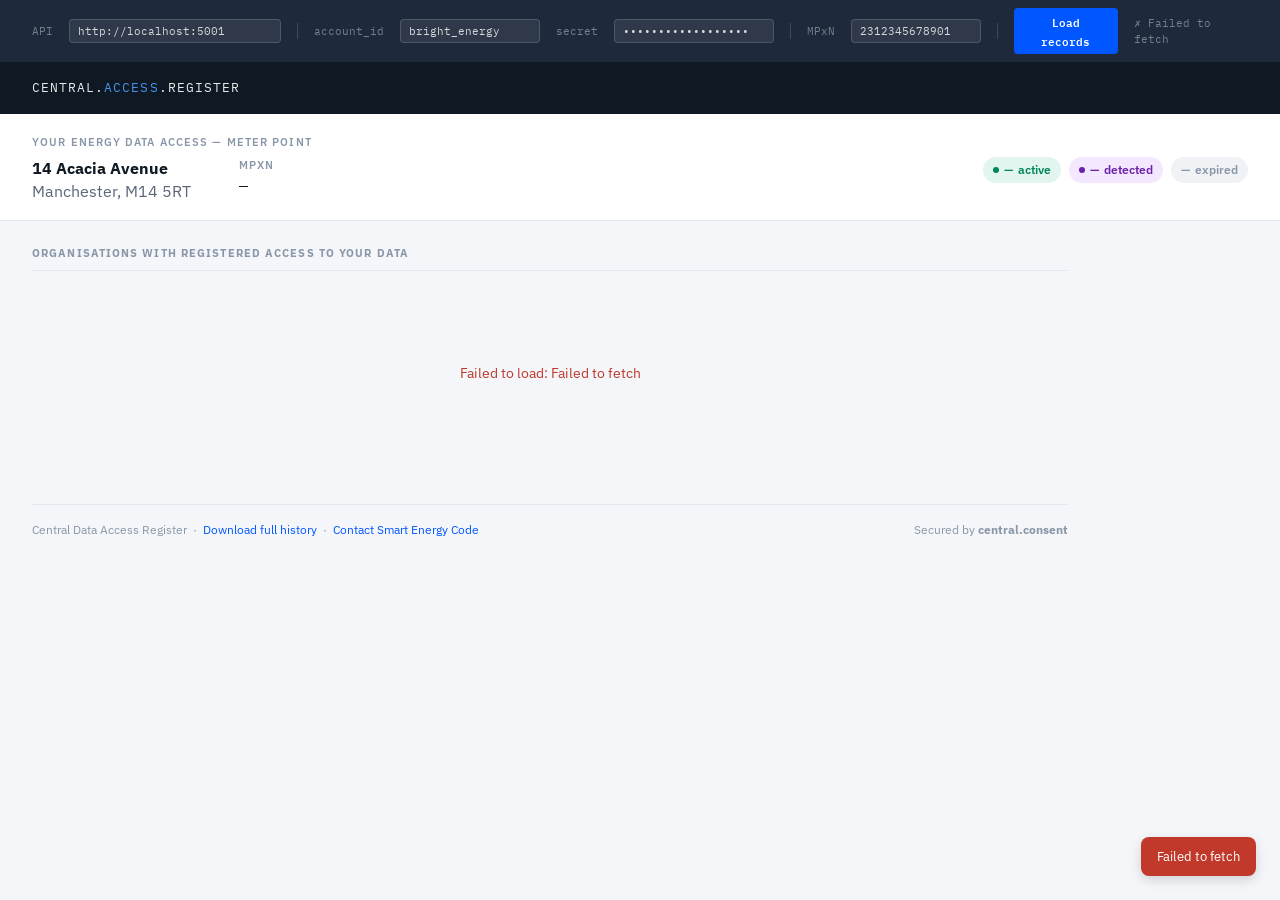
==== ui/portal/index.html @ 0e917d56 "alpha build 1 Complete build of all endpoints into a docker container, sufficiently working to provi" ====
<!DOCTYPE html>
<html lang="en">
<head>
<meta charset="UTF-8">
<meta name="viewport" content="width=device-width, initial-scale=1.0">
<title>My Energy Data — Central Access Register</title>
<link rel="preconnect" href="https://fonts.googleapis.com">
<link href="https://fonts.googleapis.com/css2?family=IBM+Plex+Mono:wght@400;600&family=IBM+Plex+Sans:wght@400;500;600;700&display=swap" rel="stylesheet">
<style>
*, *::before, *::after { box-sizing: border-box; margin: 0; padding: 0; }

:root {
  --bg:               #f4f6f9;
  --surface:          #ffffff;
  --border:           #e2e6ed;
  --text:             #0f1923;
  --text-secondary:   #5a6778;
  --text-muted:       #8a97a8;
  --accent:           #0057ff;
  --accent-light:     #e8eeff;
  --green:            #00875a;
  --green-light:      #e3f5ef;
  --red:              #c0392b;
  --red-light:        #fdecea;
  --grey-light:       #f0f2f5;
  --discovered:       #6b21a8;
  --discovered-light: #f3e8ff;
  --discovered-border:#d8b4fe;
  --mono: 'IBM Plex Mono', monospace;
  --sans: 'IBM Plex Sans', sans-serif;
}

body {
  font-family: var(--sans);
  background: var(--bg);
  color: var(--text);
  font-size: 14px;
  line-height: 1.5;
  min-height: 100vh;
}

/* ── Header ── */
.site-header {
  background: var(--text);
  padding: 0 32px;
  height: 52px;
  display: flex;
  align-items: center;
  justify-content: space-between;
}
.logo {
  font-family: var(--mono);
  font-size: 13px;
  color: #fff;
  letter-spacing: .08em;
  text-transform: uppercase;
  opacity: .9;
}
.logo span { color: #4d9fff; }
.header-meta { font-size: 12px; color: rgba(255,255,255,.45); font-family: var(--mono); }

/* ── Property banner ── */
.property-banner {
  background: var(--surface);
  border-bottom: 1px solid var(--border);
  padding: 20px 32px 18px;
}
.banner-label {
  font-size: 11px;
  font-weight: 600;
  letter-spacing: .1em;
  text-transform: uppercase;
  color: var(--text-muted);
  margin-bottom: 6px;
}
.property-row {
  display: flex;
  align-items: flex-start;
  gap: 48px;
  flex-wrap: wrap;
}
.property-address {
  font-size: 16px;
  font-weight: 700;
  color: var(--text);
  line-height: 1.4;
}
.property-address .line2 {
  font-weight: 400;
  color: var(--text-secondary);
  margin-top: 1px;
}
.mpan-col { display: flex; flex-direction: column; gap: 2px; }
.mpan-label { font-size: 11px; font-weight: 600; letter-spacing: .1em; text-transform: uppercase; color: var(--text-muted); }
.mpan-value { font-family: var(--mono); font-size: 15px; font-weight: 600; color: var(--text); letter-spacing: .05em; }
.summary-pills { display: flex; gap: 8px; align-items: center; margin-left: auto; flex-wrap: wrap; }
.pill {
  display: inline-flex; align-items: center; gap: 5px;
  padding: 4px 10px; border-radius: 20px;
  font-size: 12px; font-weight: 600;
}
.pill-active    { background: var(--green-light);      color: var(--green); }
.pill-discovered{ background: var(--discovered-light); color: var(--discovered); }
.pill-expired   { background: var(--grey-light);       color: var(--text-muted); }
.pill .dot { width: 6px; height: 6px; border-radius: 50%; background: currentColor; }

/* ── Main ── */
.main { padding: 24px 32px 60px; max-width: 1100px; }

.section-heading {
  font-size: 11px;
  font-weight: 700;
  letter-spacing: .1em;
  text-transform: uppercase;
  color: var(--text-muted);
  margin-bottom: 12px;
  padding-bottom: 8px;
  border-bottom: 1px solid var(--border);
}

/* ── Discovered banner ── */
.discovered-banner {
  display: flex; align-items: flex-start; gap: 12px;
  background: var(--discovered-light);
  border: 1px solid var(--discovered-border);
  border-left: 4px solid var(--discovered);
  border-radius: 8px;
  padding: 14px 16px;
  margin-bottom: 20px;
  font-size: 13px;
  color: #3b0764;
  line-height: 1.6;
}
.discovered-banner strong { color: var(--discovered); }
.org-highlight {
  display: inline-block;
  background: white;
  border: 1px solid var(--discovered-border);
  border-radius: 4px;
  padding: 2px 8px;
  font-family: var(--mono);
  font-size: 12px;
  font-weight: 600;
  color: var(--discovered);
  margin: 0 2px;
}
.sec-link { color: var(--discovered); font-weight: 600; text-decoration: underline; cursor: pointer; }

/* ── Table ── */
.records-table {
  width: 100%;
  border-collapse: separate;
  border-spacing: 0;
  background: var(--surface);
  border: 1px solid var(--border);
  border-radius: 10px;
  overflow: hidden;
  margin-bottom: 28px;
}
.records-table thead tr { background: #f8f9fb; }
.records-table th {
  padding: 11px 16px;
  text-align: left;
  font-size: 11px;
  font-weight: 700;
  letter-spacing: .07em;
  text-transform: uppercase;
  color: var(--text-muted);
  border-bottom: 1px solid var(--border);
}
.records-table td {
  padding: 14px 16px;
  border-bottom: 1px solid var(--border);
  vertical-align: top;
}
.records-table tr:last-child td { border-bottom: none; }

.org-name { font-weight: 600; font-size: 14px; color: var(--text); }
.org-sub  { font-size: 12px; color: var(--text-muted); margin-top: 2px; }
.sec-party { font-family: var(--mono); font-size: 11px; color: var(--discovered); margin-top: 3px; font-weight: 600; }

.badge {
  display: inline-flex; align-items: center; gap: 5px;
  padding: 3px 10px; border-radius: 20px;
  font-size: 11px; font-weight: 700; letter-spacing: .04em;
  white-space: nowrap;
}
.badge-active     { background: var(--green-light);      color: var(--green); }
.badge-discovered { background: var(--discovered-light); color: var(--discovered); }
.badge-expired    { background: var(--grey-light);       color: var(--text-muted); }
.badge-revoked    { background: var(--red-light);        color: var(--red); }

.legal-basis    { font-size: 13px; color: var(--text); }
.legal-unknown  { font-size: 13px; color: var(--text-muted); font-style: italic; }

.data-types { display: flex; flex-direction: column; gap: 4px; }
.dtype {
  display: inline-block;
  background: #f0f2f5;
  border: 1px solid var(--border);
  border-radius: 4px;
  padding: 2px 7px;
  font-family: var(--mono);
  font-size: 11px;
  font-weight: 600;
  color: var(--text-secondary);
  width: fit-content;
}
.dtype-discovered {
  background: var(--discovered-light);
  border: 1px solid var(--discovered-border);
  color: var(--discovered);
}

.terms-link { color: var(--accent); font-size: 12px; font-weight: 500; text-decoration: none; }
.terms-link:hover { text-decoration: underline; }
.terms-na { font-size: 12px; color: var(--text-muted); }

.date-label { font-size: 11px; color: var(--text-muted); font-weight: 500; }
.date-cell  { font-size: 13px; font-weight: 600; color: var(--text); margin-bottom: 2px; }

.btn-withdraw {
  background: var(--red-light); color: var(--red);
  border: 1px solid #f5c2be; border-radius: 6px;
  padding: 6px 12px; font-size: 12px; font-weight: 600;
  cursor: pointer; transition: background .15s;
}
.btn-withdraw:hover { background: #fbd5d2; }
.btn-contact {
  color: var(--accent); font-size: 12px; font-weight: 600; text-decoration: none;
}
.btn-contact:hover { text-decoration: underline; }
.btn-sec {
  display: inline-block;
  background: var(--discovered-light);
  border: 1px solid var(--discovered-border);
  color: var(--discovered);
  border-radius: 6px;
  padding: 6px 12px;
  font-size: 12px; font-weight: 600;
  text-decoration: none;
  cursor: pointer;
}
.btn-sec:hover { background: #ede0ff; }
.no-action { font-size: 12px; color: var(--text-muted); }

.discovered-row td { background: #fdf8ff; }
.expired-row    td { opacity: .7; }

/* ── Revoke modal ── */
.modal-backdrop {
  position: fixed; inset: 0;
  background: rgba(0,0,0,.4);
  display: flex; align-items: center; justify-content: center;
  z-index: 50; animation: fadeIn .15s ease;
}
.modal {
  background: var(--surface);
  border-radius: 12px;
  box-shadow: 0 8px 32px rgba(0,0,0,.15);
  width: 440px; max-width: 95vw;
  animation: slideUp .15s ease;
}
.modal-header {
  padding: 20px 24px 16px;
  border-bottom: 1px solid var(--border);
  display: flex; align-items: center; justify-content: space-between;
}
.modal-title { font-size: 16px; font-weight: 700; }
.modal-close { background: none; border: none; font-size: 20px; cursor: pointer; color: var(--text-muted); line-height: 1; }
.modal-body  { padding: 20px 24px; }
.modal-footer{ padding: 16px 24px; border-top: 1px solid var(--border); display: flex; justify-content: flex-end; gap: 10px; }
.withdraw-warning {
  padding: 12px 14px;
  background: var(--red-light);
  border: 1px solid #f5c2be;
  border-radius: 8px;
  font-size: 13px;
  color: #7b1a14;
  margin-bottom: 16px;
  line-height: 1.6;
}
.withdraw-org { font-weight: 700; }
.modal-body label { font-size: 12px; font-weight: 600; color: var(--text-muted); display: block; margin-bottom: 6px; }
.modal-body select {
  width: 100%; padding: 9px 12px;
  border: 1px solid var(--border); border-radius: 8px;
  font-size: 13px; font-family: var(--sans);
  background: var(--bg); color: var(--text);
  cursor: pointer; outline: none;
}
.modal-body select:focus { border-color: var(--accent); }
.btn-cancel {
  background: var(--grey-light); color: var(--text);
  border: 1px solid var(--border); border-radius: 8px;
  padding: 8px 16px; font-size: 13px; font-weight: 600; cursor: pointer;
}
.btn-confirm-withdraw {
  background: var(--red); color: white;
  border: none; border-radius: 8px;
  padding: 8px 16px; font-size: 13px; font-weight: 600; cursor: pointer;
}
.btn-confirm-withdraw:disabled { opacity: .5; cursor: not-allowed; }

/* ── Loading ── */
.loading-state {
  display: flex; align-items: center; justify-content: center;
  padding: 80px; color: var(--text-muted); gap: 12px; font-size: 14px;
}
.spinner {
  width: 20px; height: 20px;
  border: 2px solid var(--border);
  border-top-color: var(--accent);
  border-radius: 50%;
  animation: spin .6s linear infinite;
}

/* ── Toast ── */
.toast-wrap { position: fixed; bottom: 24px; right: 24px; display: flex; flex-direction: column; gap: 8px; z-index: 200; }
.toast {
  background: var(--text); color: white;
  padding: 10px 16px; border-radius: 8px;
  font-size: 13px; box-shadow: 0 4px 12px rgba(0,0,0,.15);
  animation: slideUp .2s ease;
}
.toast.success { background: var(--green); }
.toast.error   { background: var(--red); }

/* ── Footer ── */
.portal-footer {
  margin-top: 40px;
  padding-top: 16px;
  border-top: 1px solid var(--border);
  display: flex;
  justify-content: space-between;
  font-size: 12px;
  color: var(--text-muted);
  flex-wrap: wrap;
  gap: 8px;
}
.portal-footer a { color: var(--accent); text-decoration: none; }
.portal-footer a:hover { text-decoration: underline; }

/* ── Config panel ── */
.config-bar {
  background: #1e293b;
  padding: 8px 32px;
  display: flex;
  align-items: center;
  gap: 16px;
  font-family: var(--mono);
  font-size: 11px;
  color: rgba(255,255,255,.5);
}
.config-bar label { color: rgba(255,255,255,.4); }
.config-bar input, .config-bar select {
  background: rgba(255,255,255,.08);
  border: 1px solid rgba(255,255,255,.15);
  color: rgba(255,255,255,.8);
  padding: 4px 8px;
  border-radius: 4px;
  font-family: var(--mono);
  font-size: 11px;
  outline: none;
}
.config-bar input { width: 220px; }
.config-bar button {
  background: var(--accent);
  border: none;
  color: white;
  padding: 4px 12px;
  border-radius: 4px;
  font-size: 11px;
  font-family: var(--mono);
  cursor: pointer;
  font-weight: 600;
}
.config-bar button:hover { background: #0047dd; }
.config-divider { width: 1px; height: 16px; background: rgba(255,255,255,.15); }

@keyframes fadeIn  { from { opacity: 0 } to { opacity: 1 } }
@keyframes slideUp { from { opacity: 0; transform: translateY(6px) } to { opacity: 1; transform: none } }
@keyframes spin    { to { transform: rotate(360deg) } }
</style>
</head>
<body>

<!-- Dev config bar -->
<div class="config-bar" id="config-bar">
  <label>API</label>
  <input type="text" id="cfg-api" value="http://localhost:5001">
  <div class="config-divider"></div>
  <label>account_id</label>
  <input type="text" id="cfg-account" value="bright_energy" style="width:140px">
  <label>secret</label>
  <input type="password" id="cfg-secret" value="bright-secret-demo" style="width:160px">
  <div class="config-divider"></div>
  <label>MPxN</label>
  <input type="text" id="cfg-mpxn" value="2312345678901" style="width:130px">
  <div class="config-divider"></div>
  <button id="cfg-load-btn">Load records</button>
  <span id="cfg-status" style="color:rgba(255,255,255,.4)"></span>
</div>

<header class="site-header">
  <div class="logo">Central.<span>access</span>.register</div>
  <div class="header-meta" id="header-tid"></div>
</header>

<div class="property-banner">
  <div class="banner-label">Your energy data access — meter point</div>
  <div class="property-row">
    <div>
      <div class="property-address" id="prop-address">14 Acacia Avenue<div class="line2">Manchester, M14 5RT</div></div>
    </div>
    <div class="mpan-col">
      <div class="mpan-label">MPxN</div>
      <div class="mpan-value" id="prop-mpxn">—</div>
    </div>
    <div class="summary-pills" id="summary-pills">
      <span class="pill pill-active"><span class="dot"></span><span id="pill-active">—</span> active</span>
      <span class="pill pill-discovered"><span class="dot"></span><span id="pill-discovered">—</span> detected</span>
      <span class="pill pill-expired"><span id="pill-expired">—</span> expired</span>
    </div>
  </div>
</div>

<div class="main">
  <div id="discovered-banner-wrap"></div>

  <div class="section-heading">Organisations with registered access to your data</div>

  <div id="table-wrap">
    <div class="loading-state"><div class="spinner"></div> Loading records…</div>
  </div>

  <div class="portal-footer">
    <div>Central Data Access Register &nbsp;·&nbsp; <a href="#">Download full history</a> &nbsp;·&nbsp; <a href="#">Contact Smart Energy Code</a></div>
    <div>Secured by <strong>central.consent</strong></div>
  </div>
</div>

<!-- Revoke modal -->
<div id="modal-revoke" style="display:none">
  <div class="modal-backdrop" id="modal-backdrop">
    <div class="modal">
      <div class="modal-header">
        <div class="modal-title">Withdraw data access</div>
        <button class="modal-close" id="modal-close-btn">×</button>
      </div>
      <div class="modal-body">
        <div class="withdraw-warning">
          You are about to withdraw access for <span class="withdraw-org" id="modal-org-name">—</span>.
          They will no longer be able to request your meter data. This cannot be undone.
        </div>
        <label>Reason for withdrawing access</label>
        <select id="modal-reason">
          <option value="">Select a reason…</option>
          <option value="customer-request">I no longer want to share my data</option>
          <option value="contract-ended">I've switched supplier or ended the service</option>
          <option value="data-no-longer-required">The data is no longer needed</option>
          <option value="other">Other reason</option>
        </select>
      </div>
      <div class="modal-footer">
        <button class="btn-cancel" id="modal-cancel-btn">Cancel</button>
        <button class="btn-confirm-withdraw" id="modal-confirm-btn">Withdraw access</button>
      </div>
    </div>
  </div>
</div>

<div class="toast-wrap" id="toast-wrap"></div>

<script>
const API_BASE = () => document.getElementById('cfg-api').value.trim().replace(/\/$/, '');
const MPXN     = () => document.getElementById('cfg-mpxn').value.trim();

let currentToken  = null;
let currentAK     = null;
let currentOrgName = null;

// ── Auth ──────────────────────────────────────────────────────────────────────
async function getToken() {
  const id = document.getElementById('cfg-account').value.trim();
  const sk = document.getElementById('cfg-secret').value.trim();
  const r  = await fetch(`${API_BASE()}/v1/auth/token`, {
    headers: { 'Authorization': 'Basic ' + btoa(`${id}:${sk}`) }
  });
  if (!r.ok) throw new Error(`Auth failed: ${r.status}`);
  const d = await r.json();
  return d['bearer-token'];
}

// ── Load ──────────────────────────────────────────────────────────────────────
document.getElementById('cfg-load-btn').addEventListener('click', loadPortal);

async function loadPortal() {
  const status = document.getElementById('cfg-status');
  status.textContent = 'loading…';
  document.getElementById('table-wrap').innerHTML =
    '<div class="loading-state"><div class="spinner"></div> Loading records…</div>';
  document.getElementById('discovered-banner-wrap').innerHTML = '';

  try {
    currentToken = await getToken();
    const mpxn   = MPXN();

    const r = await fetch(
      `${API_BASE()}/v1/meter-points/${mpxn}/access-records`,
      { headers: { 'Authorization': `Bearer ${currentToken}` } }
    );
    if (!r.ok) throw new Error(`${r.status} ${await r.text()}`);
    const data = await r.json();

    document.getElementById('prop-mpxn').textContent = mpxn;
    document.getElementById('header-tid').textContent =
      'txn: ' + (data.response?.['transaction-id'] || '—');

    renderPortal(data['access-records'] || [], mpxn);
    status.textContent = `✓ ${data['access-records'].length} records`;
  } catch(e) {
    status.textContent = `✗ ${e.message}`;
    document.getElementById('table-wrap').innerHTML =
      `<div class="loading-state" style="color:#c0392b">Failed to load: ${e.message}</div>`;
    toast(e.message, 'error');
  }
}

// ── Render ────────────────────────────────────────────────────────────────────
function renderPortal(records, mpxn) {
  const active     = records.filter(r => r.state === 'ACTIVE').length;
  const discovered = records.filter(r => r.state === 'DISCOVERED').length;
  const expired    = records.filter(r => r.state === 'EXPIRED' || r.state === 'REVOKED').length;

  document.getElementById('pill-active').textContent     = active;
  document.getElementById('pill-discovered').textContent = discovered;
  document.getElementById('pill-expired').textContent    = expired;

  // Discovered banner
  const discRecs = records.filter(r => r.state === 'DISCOVERED');
  if (discRecs.length) {
    const orgs = discRecs.map(r =>
      `<span class="org-highlight">${r['discovered-access']?.['organisation-name'] || '—'}</span>`
    ).join(' and ');
    document.getElementById('discovered-banner-wrap').innerHTML = `
      <div class="discovered-banner">
        <svg width="18" height="18" fill="none" stroke="currentColor" stroke-width="2" viewBox="0 0 24 24" style="flex-shrink:0;margin-top:2px"><circle cx="12" cy="12" r="10"/><line x1="12" y1="8" x2="12" y2="12"/><line x1="12" y1="16" x2="12.01" y2="16"/></svg>
        <div><strong>Unregistered access detected.</strong> The Smart DCC has identified that
        ${orgs} has accessed meter data at this property but has not registered with the Central Access Register.
        If you have concerns, you can <a class="sec-link" href="#">contact the Smart Energy Code Administrator ↗</a>.</div>
      </div>`;
  }

  // Sort: ACTIVE consent first, then ACTIVE other, then DISCOVERED, then EXPIRED/REVOKED
  const sorted = [
    ...records.filter(r => r.state === 'ACTIVE' && r['legal-basis']?.includes('consent')),
    ...records.filter(r => r.state === 'ACTIVE' && !r['legal-basis']?.includes('consent')),
    ...records.filter(r => r.state === 'DISCOVERED'),
    ...records.filter(r => r.state === 'EXPIRED'),
    ...records.filter(r => r.state === 'REVOKED'),
  ];

  const rows = sorted.map(rec => buildRow(rec)).join('');

  document.getElementById('table-wrap').innerHTML = `
    <table class="records-table">
      <thead><tr>
        <th style="width:20%">Organisation</th>
        <th style="width:10%">Status</th>
        <th style="width:14%">Legal basis</th>
        <th style="width:18%">Data accessed</th>
        <th style="width:8%">Terms</th>
        <th style="width:14%">Registered / Seen</th>
        <th style="width:16%">Action</th>
      </tr></thead>
      <tbody>${rows}</tbody>
    </table>`;

  // Wire up withdraw buttons
  document.querySelectorAll('[data-ak]').forEach(btn => {
    btn.addEventListener('click', () => openRevokeModal(btn.dataset.ak, btn.dataset.org));
  });
}

function buildRow(rec) {
  // If the API returns ACTIVE but expiry has passed, treat as EXPIRED client-side
  const isExpiredByDate = rec.expiry && new Date(rec.expiry) < new Date();
  const state    = (rec.state === 'ACTIVE' && isExpiredByDate) ? 'EXPIRED' : rec.state;
  const isDisc   = state === 'DISCOVERED';
  const isExpired= state === 'EXPIRED' || state === 'REVOKED';
  const disc     = rec['discovered-access'] || {};

  const orgName  = isDisc
    ? (disc['organisation-name'] || '—')
    : (rec['lead-controller-name'] || rec['record-metadata']?.['controller-arrangement']?.controllers?.[0]?.name || '—');

  const orgSub   = isDisc
    ? 'Detected — not yet registered'
    : arrangementLabel(rec);

  const badge    = buildBadge(state);
  const legalTxt = isDisc
    ? `<div class="legal-unknown">Not registered — unknown</div>`
    : `<div class="legal-basis">${humanLegalBasis(rec['legal-basis'])}</div>`;

  const dtypes   = isDisc
    ? (disc['data-types-observed'] || []).map(t => `<span class="dtype dtype-discovered">${t}</span>`).join('')
    : (rec['data-types'] || []).map(t => `<span class="dtype">${t}</span>`).join('');

  const lead    = rec['record-metadata']?.['controller-arrangement']?.controllers?.find(
    c => c.role === 'sole' || c.role === 'lead'
  );
  const termsUrl = lead?.['privacy-rights-url'] || lead?.['contact-url'];
  const termsCell= isDisc
    ? `<span class="terms-na">Not available</span>`
    : (termsUrl
        ? `<a class="terms-link" href="${termsUrl}" target="_blank">Privacy policy ↗</a>`
        : `<span class="terms-na">—</span>`);

  let dateCell;
  if (isDisc) {
    dateCell = `
      <div class="date-label">First detected</div>
      <div class="date-cell">${fmtDate(disc['first-seen'])}</div>
      <div class="date-label" style="margin-top:5px">Last detected</div>
      <div class="date-cell">${fmtDate(disc['last-seen'])}</div>`;
  } else {
    // AccessRecordSummary includes record-metadata.created-at and expiry at top level
    const since  = fmtDate(rec['record-metadata']?.['created-at']);
    const expiry = rec.expiry;
    const expiryLabel = isExpired ? (state === 'REVOKED' ? 'Revoked' : 'Expired') : (expiry ? 'Expires' : 'No expiry');
    dateCell = `
      <div class="date-label">Registered</div>
      <div class="date-cell">${since || '—'}</div>
      <div class="date-label" style="margin-top:5px">${expiryLabel}</div>
      <div class="date-cell">${expiry ? fmtDate(expiry) : '—'}</div>`;
  }

  let actionCell;
  if (isDisc) {
    actionCell = `<a class="btn-sec" href="#">Contact SEC ↗</a>`;
  } else if (state === 'ACTIVE' && rec['legal-basis']?.includes('consent')) {
    actionCell = `<button class="btn-withdraw" data-ak="${rec.ak}" data-org="${orgName}">✕ Withdraw</button>`;
  } else if (state === 'ACTIVE') {
    actionCell = `<a class="btn-contact" href="#">Contact ↗</a>`;
  } else {
    actionCell = `<span class="no-action">${state === 'REVOKED' ? 'Withdrawn' : 'Expired'}</span>`;
  }

  const rowClass = isDisc ? 'discovered-row' : isExpired ? 'expired-row' : '';

  return `
    <tr class="${rowClass}">
      <td>
        <div class="org-name" style="${isDisc ? 'color:var(--discovered)' : ''}">${orgName}</div>
        <div class="org-sub">${orgSub}</div>
        ${isDisc && disc['organisation-reference'] ? `<div class="sec-party">${disc['organisation-reference']}</div>` : ''}
      </td>
      <td>${badge}</td>
      <td>${legalTxt}</td>
      <td><div class="data-types">${dtypes || '<span class="dtype">—</span>'}</div></td>
      <td>${termsCell}</td>
      <td>${dateCell}</td>
      <td class="action-cell">${actionCell}</td>
    </tr>`;
}

function buildBadge(state) {
  const map = {
    ACTIVE:     `<span class="badge badge-active">● ACTIVE</span>`,
    DISCOVERED: `<span class="badge badge-discovered">◈ DETECTED</span>`,
    EXPIRED:    `<span class="badge badge-expired">EXPIRED</span>`,
    REVOKED:    `<span class="badge badge-revoked">WITHDRAWN</span>`,
  };
  return map[state] || `<span class="badge">${state}</span>`;
}

function arrangementLabel(rec) {
  const arr  = rec['arrangement-type'];
  const count = rec['controller-count'] || 0;
  if (arr === 'joint')  return `Joint Controllers (${count})`;
  if (arr === 'group')  return `${count > 1 ? count + ' brands' : 'Group'}`;
  return 'Data User &amp; Controller';
}

function humanLegalBasis(basis) {
  const map = {
    'uk-consent':              'You gave permission',
    'uk-explicit-consent':     'You gave permission (explicit)',
    'uk-public-task':          'Public or regulatory duty',
    'uk-legitimate-interests': 'Legitimate business interest',
    'uk-legal-obligation':     'Legal obligation',
    'uk-contract':             'Part of a contract',
  };
  return map[basis] || basis || '—';
}

// ── Revoke modal ──────────────────────────────────────────────────────────────
function openRevokeModal(ak, orgName) {
  currentAK      = ak;
  currentOrgName = orgName;
  document.getElementById('modal-org-name').textContent = orgName;
  document.getElementById('modal-reason').value = '';
  document.getElementById('modal-revoke').style.display = 'block';
}

document.getElementById('modal-close-btn').addEventListener('click',  () => { document.getElementById('modal-revoke').style.display = 'none'; });
document.getElementById('modal-cancel-btn').addEventListener('click', () => { document.getElementById('modal-revoke').style.display = 'none'; });
document.getElementById('modal-backdrop').addEventListener('click', e => {
  if (e.target === e.currentTarget) document.getElementById('modal-revoke').style.display = 'none';
});

document.getElementById('modal-confirm-btn').addEventListener('click', async () => {
  const reason = document.getElementById('modal-reason').value;
  if (!reason) { toast('Please select a reason', 'error'); return; }

  const btn = document.getElementById('modal-confirm-btn');
  btn.disabled = true; btn.textContent = 'Withdrawing…';

  try {
    const r = await fetch(`${API_BASE()}/v1/access-records/${currentAK}?reason=${encodeURIComponent(reason)}`, {
      method:  'DELETE',
      headers: { 'Authorization': `Bearer ${currentToken}` },
    });
    if (!r.ok) throw new Error(`${r.status}`);
    document.getElementById('modal-revoke').style.display = 'none';
    toast(`Access withdrawn for ${currentOrgName}`, 'success');
    await loadPortal();
  } catch(e) {
    toast(`Failed to withdraw: ${e.message}`, 'error');
  } finally {
    btn.disabled = false; btn.textContent = 'Withdraw access';
  }
});

// ── Utilities ─────────────────────────────────────────────────────────────────
function fmtDate(s) {
  if (!s) return '—';
  try {
    return new Date(s).toLocaleDateString('en-GB', { day: '2-digit', month: 'short', year: 'numeric' });
  } catch { return s; }
}

function toast(msg, type = '') {
  const el = document.createElement('div');
  el.className = `toast ${type}`;
  el.textContent = msg;
  document.getElementById('toast-wrap').appendChild(el);
  setTimeout(() => el.remove(), 3500);
}

// Auto-load on page open
window.addEventListener('DOMContentLoaded', loadPortal);
</script>
</body>
</html>
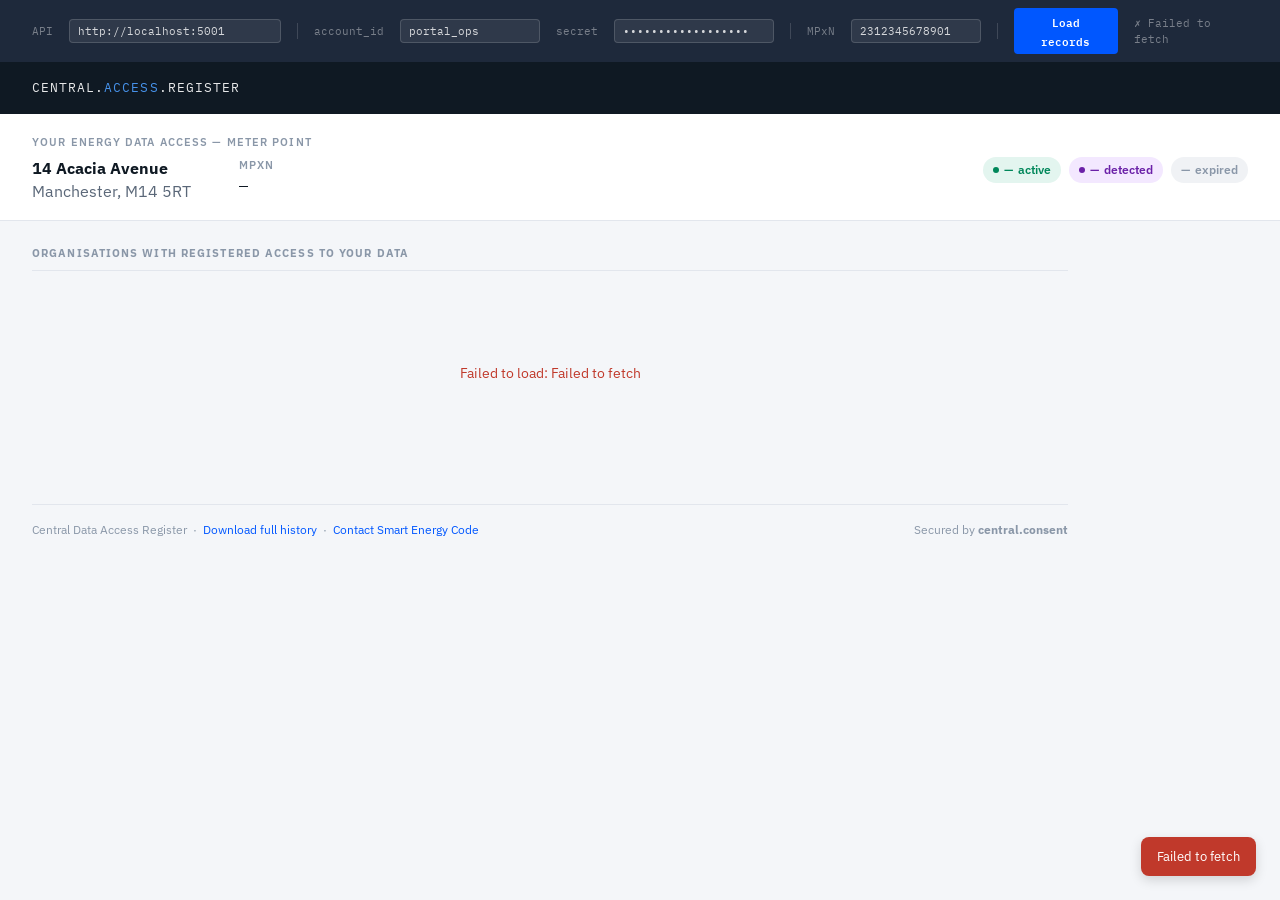
==== commit 716e4d4f: "0.0.16" ====
--- a/ui/portal/index.html
+++ b/ui/portal/index.html
@@ -391,9 +391,9 @@
   <input type="text" id="cfg-api" value="http://localhost:5001">
   <div class="config-divider"></div>
   <label>account_id</label>
-  <input type="text" id="cfg-account" value="bright_energy" style="width:140px">
+  <input type="text" id="cfg-account" value="portal_ops" style="width:140px">
   <label>secret</label>
-  <input type="password" id="cfg-secret" value="bright-secret-demo" style="width:160px">
+  <input type="password" id="cfg-secret" value="portal-secret-demo" style="width:160px">
   <div class="config-divider"></div>
   <label>MPxN</label>
   <input type="text" id="cfg-mpxn" value="2312345678901" style="width:130px">
@@ -506,8 +506,15 @@
     currentToken = await getToken();
     const mpxn   = MPXN();
 
-    const r = await fetch(
-      `${API_BASE()}/v1/meter-points/${mpxn}/access-records`,
+    // Portal accounts require a confirmed reidentification-token.
+    // Initiate re-identification, then poll until confirmed before querying.
+    const reidTokenRef = await initiateReidentification(mpxn);
+    if (!reidTokenRef) return; // error already shown
+
+    const url = new URL(`${API_BASE()}/v1/meter-points/${mpxn}/access-records`);
+    url.searchParams.set('reidentification-token', reidTokenRef);
+
+    const r = await fetch(url.toString(),
       { headers: { 'Authorization': `Bearer ${currentToken}` } }
     );
     if (!r.ok) throw new Error(`${r.status} ${await r.text()}`);
@@ -527,18 +534,90 @@
   }
 }
 
+// Initiate re-identification and poll until confirmed.
+// In the demo this auto-confirms since passkey/magic-link are stubbed.
+async function initiateReidentification(mpxn) {
+  const status = document.getElementById('cfg-status');
+
+  // Check what methods are available
+  const existsR = await fetch(
+    `${API_BASE()}/v1/identity-records/exists?mpxn=${encodeURIComponent(mpxn)}`,
+    { headers: { 'Authorization': `Bearer ${currentToken}` } }
+  );
+  if (!existsR.ok) {
+    toast('Could not check identity record existence', 'error');
+    return null;
+  }
+  const existsData = await existsR.json();
+
+  if (!existsData.exists) {
+    // No identity record — portal can still show records, use a bypass for demo
+    // In production a portal would handle this differently (e.g. ask customer to register first)
+    toast('No identity record found for this MPxN — showing all records', 'info');
+    return '__bypass__';
+  }
+
+  // Pick best available method
+  const methods = existsData['available-methods'] || [];
+  const method  = methods.includes('magic-link') ? 'magic-link'
+                : methods.includes('passkey-assert') ? 'passkey-assert'
+                : 'passkey-register';
+
+  status.textContent = 'Requesting customer re-identification…';
+  const reidR = await fetch(`${API_BASE()}/v1/identity-records/reidentify`, {
+    method: 'POST',
+    headers: { 'Authorization': `Bearer ${currentToken}`, 'Content-Type': 'application/json' },
+    body: JSON.stringify({ mpxn, method }),
+  });
+  if (!reidR.ok) {
+    const e = await reidR.json();
+    toast(e.errors?.[0]?.message || 'Re-identification failed', 'error');
+    return null;
+  }
+  const reidData = await reidR.json();
+  const tokenRef = reidData['magic-link']?.['token-ref'] || reidData['passkey']?.['token-ref'];
+
+  if (!tokenRef) {
+    toast('No token-ref returned from re-identification', 'error');
+    return null;
+  }
+
+  // Poll until confirmed (stubbed in demo — will auto-confirm)
+  status.textContent = 'Waiting for customer confirmation…';
+  for (let i = 0; i < 20; i++) {
+    await new Promise(r => setTimeout(r, 500));
+    const pollR = await fetch(
+      `${API_BASE()}/v1/identity-records/reidentify/${tokenRef}`,
+      { headers: { 'Authorization': `Bearer ${currentToken}` } }
+    );
+    if (!pollR.ok) break;
+    const pollData = await pollR.json();
+    if (pollData.status === 'confirmed') return tokenRef;
+    if (pollData.status === 'expired') {
+      toast('Re-identification expired — please try again', 'error'); return null;
+    }
+  }
+  toast('Re-identification timed out', 'error');
+  return null;
+}
+
 // ── Render ────────────────────────────────────────────────────────────────────
 function renderPortal(records, mpxn) {
-  const active     = records.filter(r => r.state === 'ACTIVE').length;
-  const discovered = records.filter(r => r.state === 'DISCOVERED').length;
-  const expired    = records.filter(r => r.state === 'EXPIRED' || r.state === 'REVOKED').length;
+  // Normalise client-side expiry before counting pills
+  const normalised = records.map(r => ({
+    ...r,
+    state: (r.state === 'ACTIVE' && r.expiry && new Date(r.expiry) < new Date()) ? 'EXPIRED' : r.state
+  }));
+  const active     = normalised.filter(r => r.state === 'ACTIVE').length;
+  const discovered = normalised.filter(r => r.state === 'DISCOVERED').length;
+  const expired    = normalised.filter(r => r.state === 'EXPIRED' || r.state === 'REVOKED').length;
 
   document.getElementById('pill-active').textContent     = active;
   document.getElementById('pill-discovered').textContent = discovered;
   document.getElementById('pill-expired').textContent    = expired;
 
   // Discovered banner
-  const discRecs = records.filter(r => r.state === 'DISCOVERED');
+  const discRecs = normalised.filter(r => r.state === 'DISCOVERED');
   if (discRecs.length) {
     const orgs = discRecs.map(r =>
       `<span class="org-highlight">${r['discovered-access']?.['organisation-name'] || '—'}</span>`
@@ -554,11 +633,11 @@
 
   // Sort: ACTIVE consent first, then ACTIVE other, then DISCOVERED, then EXPIRED/REVOKED
   const sorted = [
-    ...records.filter(r => r.state === 'ACTIVE' && r['legal-basis']?.includes('consent')),
-    ...records.filter(r => r.state === 'ACTIVE' && !r['legal-basis']?.includes('consent')),
-    ...records.filter(r => r.state === 'DISCOVERED'),
-    ...records.filter(r => r.state === 'EXPIRED'),
-    ...records.filter(r => r.state === 'REVOKED'),
+    ...normalised.filter(r => r.state === 'ACTIVE' && r['legal-basis']?.includes('consent')),
+    ...normalised.filter(r => r.state === 'ACTIVE' && !r['legal-basis']?.includes('consent')),
+    ...normalised.filter(r => r.state === 'DISCOVERED'),
+    ...normalised.filter(r => r.state === 'EXPIRED'),
+    ...normalised.filter(r => r.state === 'REVOKED'),
   ];
 
   const rows = sorted.map(rec => buildRow(rec)).join('');
